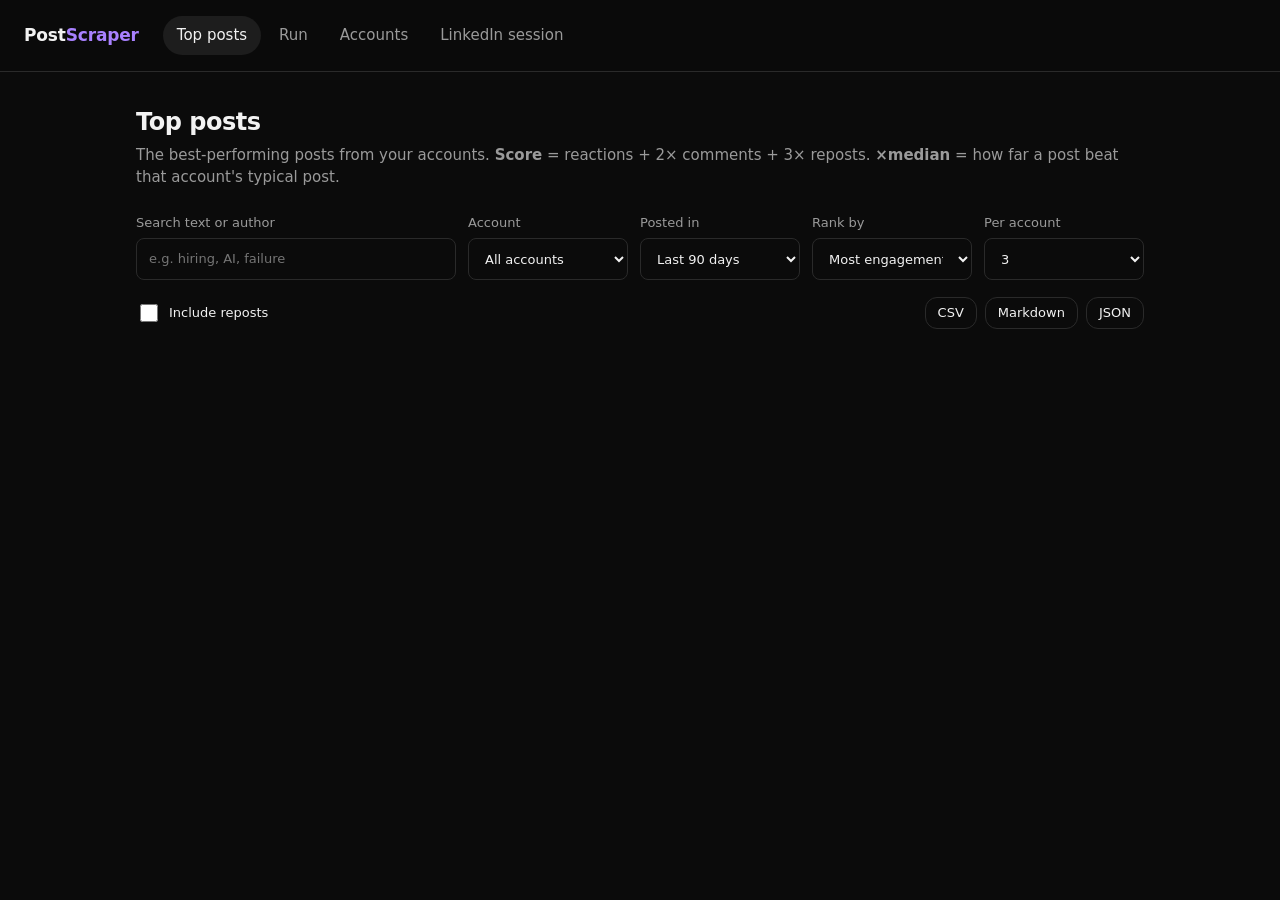
==== post-scraper/postscraper/static/index.html @ 49615afe "Add a web dashboard to run post-scraper python -m postscraper serve opens a local dashboard: ranked " ====
<!doctype html>
<html lang="en">
<head>
<meta charset="utf-8">
<meta name="viewport" content="width=device-width, initial-scale=1">
<title>Post Scraper</title>
<link rel="icon" href="data:,">
<style>
  :root {
    --bg: #0b0b0b; --card: #121212; --raised: #1a1a1a; --line: #2a2a2a; --text: #f2f2f2; --muted: #9a9a9a;
    --accent: #a881fe; --accent-ink: #120a24;
    --ok: #3ecf8e; --warn: #f5b84a; --bad: #f26d6d;
    --r-card: 16px; --r-btn: 12px; --r-input: 8px;
    font-family: Inter, system-ui, -apple-system, "Segoe UI", sans-serif;
  }
  * { box-sizing: border-box; }
  [hidden] { display: none !important; }
  body { margin: 0; background: var(--bg); color: var(--text); font-size: 15px; line-height: 1.5; }
  header { display: flex; align-items: center; gap: 24px; padding: 16px 24px; border-bottom: 1px solid var(--line); flex-wrap: wrap; position: sticky; top: 0; background: rgba(11,11,11,.92); backdrop-filter: blur(8px); z-index: 5; }
  header h1 { font-size: 17px; margin: 0; letter-spacing: -.01em; }
  header h1 span { color: var(--accent); }
  nav { display: flex; gap: 4px; flex-wrap: wrap; }
  nav button { background: none; border: 0; color: var(--muted); padding: 8px 14px; border-radius: 9999px; font: inherit; cursor: pointer; min-height: 36px; }
  nav button[aria-selected="true"] { color: var(--text); background: #1d1d1d; }
  nav button:hover { color: var(--text); }
  .stats { margin-left: auto; color: var(--muted); font-size: 13px; display: flex; gap: 14px; align-items: center; flex-wrap: wrap; }
  .dot { display: inline-block; width: 8px; height: 8px; border-radius: 50%; background: var(--muted); margin-right: 6px; vertical-align: 1px; }
  .dot.ok { background: var(--ok); } .dot.warn { background: var(--warn); } .dot.bad { background: var(--bad); }
  .dot.live { background: var(--accent); animation: pulse 1.2s infinite; }
  @keyframes pulse { 50% { opacity: .3; } }
  main { max-width: 1040px; margin: 0 auto; padding: 32px 16px 64px; }
  section[hidden] { display: none; }
  h2 { font-size: 24px; margin: 0 0 4px; letter-spacing: -.02em; }
  h3 { font-size: 16px; margin: 0 0 12px; }
  .lede { color: var(--muted); margin: 0 0 24px; }
  .card { border: 1px solid var(--line); border-radius: var(--r-card); padding: 20px; background: var(--card); margin-bottom: 16px; }
  .grid { display: grid; gap: 12px; grid-template-columns: repeat(auto-fit, minmax(160px, 1fr)); align-items: end; }
  label { display: grid; gap: 6px; font-size: 13px; color: var(--muted); }
  label.check { display: flex; align-items: center; gap: 8px; min-height: 42px; color: var(--text); }
  label.check input { width: 18px; height: 18px; min-height: 0; accent-color: var(--accent); }
  input, textarea, select { background: var(--bg); color: var(--text); border: 1px solid var(--line); border-radius: var(--r-input); padding: 10px 12px; font: inherit; width: 100%; min-height: 42px; }
  input:focus, textarea:focus, select:focus, button:focus-visible { outline: 2px solid var(--accent); outline-offset: 1px; }
  textarea { min-height: 360px; resize: vertical; font-family: ui-monospace, Menlo, monospace; font-size: 13px; line-height: 1.6; }
  .btn { background: var(--accent); color: var(--accent-ink); border: 0; border-radius: var(--r-btn); padding: 10px 18px; font: inherit; font-weight: 600; cursor: pointer; min-height: 42px; white-space: nowrap; text-decoration: none; display: inline-flex; align-items: center; justify-content: center; }
  .btn[disabled] { opacity: .45; cursor: not-allowed; }
  .btn.ghost { background: none; color: var(--text); border: 1px solid var(--line); font-weight: 500; }
  .btn.danger { background: none; color: var(--bad); border: 1px solid var(--bad); }
  .btn.small { min-height: 32px; padding: 4px 12px; font-size: 13px; }
  .row { display: flex; gap: 12px; align-items: center; flex-wrap: wrap; }
  .muted { color: var(--muted); font-size: 13px; }
  .err { color: var(--bad); font-size: 14px; }
  .okmsg { color: var(--ok); font-size: 14px; }
  .note { border-left: 3px solid var(--warn); padding: 8px 14px; color: var(--muted); font-size: 13px; margin: 0 0 16px; background: #15130d; border-radius: 0 8px 8px 0; }
  .progress { height: 6px; background: #1d1d1d; border-radius: 9999px; overflow: hidden; margin: 16px 0 8px; }
  .progress div { height: 100%; width: 0; background: var(--accent); transition: width .4s; }
  .log { background: var(--bg); border: 1px solid var(--line); border-radius: var(--r-input); padding: 12px; font-family: ui-monospace, Menlo, monospace; font-size: 12.5px; line-height: 1.7; max-height: 420px; overflow: auto; white-space: pre-wrap; color: #cfcfcf; margin: 0; }
  .log:empty::before { content: "Nothing has run yet."; color: var(--muted); }

  /* top posts */
  .filters { display: grid; gap: 12px; grid-template-columns: 2fr repeat(4, minmax(120px, 1fr)); align-items: end; margin-bottom: 12px; }
  .filters-2 { display: flex; gap: 16px; align-items: center; flex-wrap: wrap; margin-bottom: 20px; }
  .filters-2 .exports { margin-left: auto; display: flex; gap: 8px; }
  .post { border: 1px solid var(--line); border-radius: var(--r-card); background: var(--card); padding: 18px 20px; margin-bottom: 12px; display: grid; grid-template-columns: 44px 1fr; gap: 4px 16px; }
  .post .rank { font-size: 22px; font-weight: 700; color: var(--muted); font-variant-numeric: tabular-nums; grid-row: span 3; }
  .post .who { display: flex; gap: 10px; align-items: baseline; flex-wrap: wrap; }
  .post .who strong { font-size: 15px; }
  .post .text { white-space: pre-wrap; color: #dedede; margin: 8px 0 4px; overflow-wrap: anywhere; }
  .post .text.clamp { display: -webkit-box; -webkit-line-clamp: 5; -webkit-box-orient: vertical; overflow: hidden; }
  .metrics { display: flex; gap: 18px; flex-wrap: wrap; align-items: center; font-size: 13px; color: var(--muted); margin-top: 8px; }
  .metrics b { color: var(--text); font-variant-numeric: tabular-nums; }
  .pill { font-size: 12px; font-weight: 600; padding: 2px 10px; border-radius: 9999px; background: #1f1830; color: var(--accent); white-space: nowrap; }
  .pill.hot { background: #2b1d0b; color: var(--warn); }
  .tag { font-size: 12px; color: var(--muted); border: 1px solid var(--line); padding: 1px 8px; border-radius: 9999px; }
  .post .actions { display: flex; gap: 8px; margin-left: auto; }
  .linkish { background: none; border: 0; color: var(--muted); font: inherit; font-size: 13px; cursor: pointer; padding: 0; text-decoration: underline; text-underline-offset: 3px; }
  .linkish:hover { color: var(--text); }
  .empty { text-align: center; padding: 56px 16px; color: var(--muted); border: 1px dashed var(--line); border-radius: var(--r-card); }
  .empty .btn { margin-top: 16px; }

  .session-state { display: flex; gap: 12px; align-items: center; font-size: 15px; margin-bottom: 12px; }
  ol.steps { margin: 0 0 16px; padding-left: 20px; color: var(--muted); font-size: 14px; }
  ol.steps li { margin-bottom: 4px; }
  code { font-family: ui-monospace, Menlo, monospace; font-size: 13px; background: #1d1d1d; padding: 1px 6px; border-radius: 4px; color: var(--text); }

  @media (max-width: 760px) {
    header { padding: 12px 16px; gap: 12px; }
    .stats { margin-left: 0; width: 100%; }
    .filters { grid-template-columns: 1fr 1fr; }
    .filters label:first-child { grid-column: 1 / -1; }
    .filters-2 .exports { margin-left: 0; }
    .post { grid-template-columns: 1fr; }
    .post .rank { grid-row: auto; font-size: 16px; }
  }
</style>
</head>
<body>
<header>
  <h1>Post<span>Scraper</span></h1>
  <nav role="tablist">
    <button role="tab" data-tab="posts" aria-selected="true">Top posts</button>
    <button role="tab" data-tab="run">Run</button>
    <button role="tab" data-tab="accounts">Accounts</button>
    <button role="tab" data-tab="session">LinkedIn session</button>
  </nav>
  <div class="stats" id="stats"></div>
</header>

<main>
  <!-- TOP POSTS -->
  <section id="posts">
    <h2>Top posts</h2>
    <p class="lede">The best-performing posts from your accounts. <b>Score</b> = reactions + 2× comments + 3× reposts. <b>×median</b> = how far a post beat that account's typical post.</p>
    <div class="filters">
      <label>Search text or author <input id="f-q" type="search" placeholder="e.g. hiring, AI, failure"></label>
      <label>Account <select id="f-account"><option value="">All accounts</option></select></label>
      <label>Posted in <select id="f-days">
        <option value="7">Last 7 days</option><option value="30">Last 30 days</option>
        <option value="90" selected>Last 90 days</option><option value="365">Last year</option><option value="">Any time</option>
      </select></label>
      <label>Rank by <select id="f-sort">
        <option value="score">Most engagement</option><option value="vs_median">Biggest breakouts (×median)</option>
      </select></label>
      <label>Per account <select id="f-per">
        <option value="">No limit</option><option value="1">1</option><option value="3" selected>3</option><option value="5">5</option>
      </select></label>
    </div>
    <div class="filters-2">
      <label class="check"><input type="checkbox" id="f-reposts"> Include reposts</label>
      <span class="muted" id="result-count"></span>
      <div class="exports">
        <a class="btn ghost small" data-export="csv">CSV</a>
        <a class="btn ghost small" data-export="md">Markdown</a>
        <a class="btn ghost small" data-export="json">JSON</a>
      </div>
    </div>
    <div id="post-list"></div>
  </section>

  <!-- RUN -->
  <section id="run" hidden>
    <h2>Run the scraper</h2>
    <p class="lede">Visits every account in your list, collects recent posts and updates the numbers of posts you already have.</p>
    <div class="card">
      <div class="row">
        <button class="btn" id="run-btn">Start run</button>
        <button class="btn danger" id="stop-btn" hidden>Stop</button>
        <span id="run-msg" class="muted"></span>
      </div>
      <div class="progress" id="progress" hidden><div></div></div>
      <div class="muted" id="progress-text"></div>
    </div>
    <div class="card">
      <h3>Log</h3>
      <pre class="log" id="log" aria-live="polite"></pre>
    </div>
    <div class="card">
      <h3>Settings</h3>
      <form id="settings-form">
        <div class="grid">
          <label>Posts per account <input type="number" name="max_posts" min="1" max="200"></label>
          <label>Scrolls per account <input type="number" name="scrolls" min="1" max="50"></label>
          <label>Min wait (seconds) <input type="number" name="min_delay" min="3" step="1"></label>
          <label>Max wait (seconds) <input type="number" name="max_delay" min="3" step="1"></label>
          <label>Run automatically <select name="schedule_hours">
            <option value="0">Off</option><option value="24">Every day</option>
            <option value="72">Every 3 days</option><option value="168">Every week</option>
          </select></label>
        </div>
        <div class="row" style="margin-top:12px">
          <label class="check"><input type="checkbox" name="show_browser"> Show the browser window while scraping</label>
          <button class="btn ghost" type="submit">Save settings</button>
          <span id="settings-msg" class="muted"></span>
        </div>
      </form>
      <p class="muted" style="margin:12px 0 0">Waits are between accounts. Automatic runs happen while this dashboard is running. Keep it slow: about 20–50 accounts a day, and leave the waits at 8 s or more.</p>
    </div>
  </section>

  <!-- ACCOUNTS -->
  <section id="accounts" hidden>
    <h2>Accounts</h2>
    <p class="lede">One per line: a profile or company URL, <code>in/handle</code> or <code>company/slug</code>. Anything after <code>#</code> is a comment.</p>
    <div class="card">
      <form id="accounts-form">
        <label for="accounts-text" class="muted" style="margin-bottom:8px">Accounts to scrape</label>
        <textarea id="accounts-text" spellcheck="false"></textarea>
        <div class="row" style="margin-top:12px">
          <button class="btn" type="submit">Save accounts</button>
          <span id="accounts-msg" class="muted"></span>
        </div>
      </form>
    </div>
  </section>

  <!-- SESSION -->
  <section id="session" hidden>
    <h2>LinkedIn session</h2>
    <p class="lede">The scraper reads LinkedIn while signed in as you. Use one of the two options below.</p>
    <div class="card">
      <div class="session-state" id="session-state"></div>
      <div class="note">LinkedIn doesn't allow automated access and can restrict accounts it flags. Keep runs small and consider a secondary account.</div>
    </div>
    <div class="card">
      <h3>Option 1: Sign in in a browser window</h3>
      <p class="muted">Opens Chromium on this computer. Sign in normally; the session is kept for later runs.</p>
      <div class="row">
        <button class="btn" id="login-btn">Open sign-in window</button>
        <span id="login-msg" class="muted"></span>
      </div>
    </div>
    <div class="card">
      <h3>Option 2: Paste your li_at cookie</h3>
      <ol class="steps">
        <li>Open linkedin.com in your normal browser while signed in.</li>
        <li>Open DevTools (F12) → <b>Application</b> → <b>Cookies</b> → <code>https://www.linkedin.com</code>.</li>
        <li>Copy the value of <code>li_at</code> and paste it here.</li>
      </ol>
      <form id="cookie-form" class="row">
        <input id="cookie-input" type="password" placeholder="AQEDA…" autocomplete="off" style="flex:1;min-width:220px">
        <button class="btn" type="submit">Save cookie</button>
        <button class="btn ghost" type="button" id="cookie-clear">Remove</button>
      </form>
      <p class="muted" id="cookie-msg" style="margin:8px 0 0">Stored only in <code>.env</code> on this machine. It works like your password, so don't share it.</p>
    </div>
  </section>
</main>

<script>
const $ = (s, el = document) => el.querySelector(s);
const $$ = (s, el = document) => [...el.querySelectorAll(s)];
const fmt = n => Number(n || 0).toLocaleString();
const esc = s => String(s ?? "").replace(/[&<>"']/g, c => ({"&":"&amp;","<":"&lt;",">":"&gt;",'"':"&quot;","'":"&#39;"}[c]));
const safeUrl = u => /^https:\/\/www\.linkedin\.com\//.test(u || "") ? u : "#";
const ago = iso => {
  if (!iso) return "";
  const d = (Date.now() - new Date(iso)) / 864e5;
  if (d < 1) return "today";
  if (d < 2) return "yesterday";
  if (d < 30) return `${Math.floor(d)} days ago`;
  return new Date(iso).toLocaleDateString(undefined, {day: "numeric", month: "short", year: "numeric"});
};

async function api(path, body) {
  const opts = body === undefined ? {} : {method: "POST", headers: {"Content-Type": "application/json"}, body: JSON.stringify(body)};
  const res = await fetch(path, opts);
  const data = await res.json().catch(() => ({}));
  if (!res.ok && !("ok" in data)) throw new Error(data.error || res.statusText);
  return data;
}
function say(el, text, kind = "muted") { el.className = kind; el.textContent = text; }

// ---- tabs
function show(tab) {
  $$("nav button").forEach(b => b.setAttribute("aria-selected", b.dataset.tab === tab));
  $$("main > section").forEach(s => s.hidden = s.id !== tab);
  try { localStorage.setItem("ps-tab", tab); } catch {}
  if (tab === "posts") loadPosts();
  if (tab === "accounts") loadAccounts();
}
$$("nav button").forEach(b => b.onclick = () => show(b.dataset.tab));

// ---- status (header, session, run state)
let lastStatus = null, wasRunning = false;
async function refreshStatus() {
  let s;
  try { s = await api("/api/status"); } catch { return; }
  lastStatus = s;
  const sess = s.session, job = s.job;
  let dot = "warn", label = "Not signed in";
  if (sess.status === "signed_out") { dot = "bad"; label = "Signed out — sign in again"; }
  else if (sess.status === "ok") { dot = "ok"; label = "Signed in"; }
  else if (sess.cookie_set || sess.profile_saved) { dot = "ok"; label = sess.cookie_set ? "Cookie saved" : "Browser session saved"; }

  const runBit = job.running
    ? `<span><span class="dot live"></span>${job.kind === "login" ? "Signing in" : `Running ${job.done}/${job.total}`}</span>`
    : s.next_run_at ? `<span>Next run ${new Date(s.next_run_at).toLocaleString(undefined, {weekday: "short", hour: "2-digit", minute: "2-digit"})}</span>` : "";
  $("#stats").innerHTML = `${runBit}<span>${fmt(s.posts)} posts · ${s.scraped_accounts}/${s.accounts} accounts</span><span><span class="dot ${dot}"></span>${esc(label)}</span>`;

  $("#session-state").innerHTML = `<span class="dot ${dot}"></span><span>${esc(label)}</span>`
    + (sess.message ? `<span class="err">${esc(sess.message)}</span>` : "");
  $("#login-btn").disabled = !sess.can_open_browser || job.running;
  if (!sess.can_open_browser) say($("#login-msg"), "No screen on this machine (server). Use option 2.");
  $("#cookie-clear").hidden = !sess.cookie_set;

  $("#run-btn").disabled = job.running;
  $("#stop-btn").hidden = !(job.running && job.kind === "scrape");
  $("#progress").hidden = !job.total;
  $("#progress div").style.width = job.total ? `${100 * job.done / job.total}%` : "0";
  if (job.running && job.kind === "scrape") $("#progress-text").textContent = `${job.done} of ${job.total} accounts done`;
  else if (job.finished_at && job.kind === "scrape") {
    const sm = job.summary;
    $("#progress-text").textContent = job.error ? `Stopped with an error: ${job.error}`
      : sm ? `Finished ${new Date(job.finished_at).toLocaleTimeString()}: ${sm.added} new posts, ${sm.updated} updated${sm.errors ? `, ${sm.errors} errors` : ""}${sm.stopped ? " (stopped early)" : ""}.` : "";
  }
  if (job.running || wasRunning) refreshLog();
  if (wasRunning && !job.running && !$("#posts").hidden) loadPosts();
  wasRunning = job.running;
  if (!settingsLoaded) fillSettings(s.settings);
}
async function refreshLog() {
  const job = await api("/api/job");
  const log = $("#log");
  const atBottom = log.scrollHeight - log.scrollTop - log.clientHeight < 40;
  log.textContent = job.log.join("\n");
  if (atBottom) log.scrollTop = log.scrollHeight;
}
setInterval(refreshStatus, 2500);

// ---- run
$("#run-btn").onclick = async () => {
  if (lastStatus && !lastStatus.session.cookie_set && !lastStatus.session.profile_saved) {
    if (!confirm("You haven't signed in to LinkedIn yet. Run anyway?")) return show("session");
  }
  const r = await api("/api/run", {});
  say($("#run-msg"), r.message, r.ok ? "muted" : "err");
  refreshStatus();
};
$("#stop-btn").onclick = async () => { await api("/api/stop", {}); say($("#run-msg"), "Stopping after the current account…"); };

let settingsLoaded = false;
function fillSettings(s) {
  const f = $("#settings-form");
  for (const [k, v] of Object.entries(s)) {
    const el = f.elements[k];
    if (!el) continue;
    if (el.type === "checkbox") el.checked = !!v; else el.value = v;
  }
  settingsLoaded = true;
}
$("#settings-form").onsubmit = async e => {
  e.preventDefault();
  const f = e.target, body = {};
  for (const el of f.elements) if (el.name) body[el.name] = el.type === "checkbox" ? el.checked : el.value;
  try {
    const r = await api("/api/settings", body);
    fillSettings(r.settings);
    say($("#settings-msg"), "Saved.", "okmsg");
    refreshStatus();
  } catch (err) { say($("#settings-msg"), err.message, "err"); }
};

// ---- accounts
async function loadAccounts() {
  const r = await api("/api/accounts");
  if (document.activeElement !== $("#accounts-text")) $("#accounts-text").value = r.text;
}
$("#accounts-form").onsubmit = async e => {
  e.preventDefault();
  try {
    const r = await api("/api/accounts", {text: $("#accounts-text").value});
    say($("#accounts-msg"), `Saved ${r.count} accounts.`, "okmsg");
    refreshStatus();
  } catch (err) { say($("#accounts-msg"), err.message, "err"); }
};

// ---- session
$("#login-btn").onclick = async () => {
  const r = await api("/api/login", {});
  say($("#login-msg"), r.ok ? "A browser window opened. Sign in there." : r.message, r.ok ? "muted" : "err");
  refreshStatus();
};
$("#cookie-form").onsubmit = async e => {
  e.preventDefault();
  try {
    await api("/api/cookie", {li_at: $("#cookie-input").value});
    $("#cookie-input").value = "";
    say($("#cookie-msg"), "Cookie saved.", "okmsg");
    refreshStatus();
  } catch (err) { say($("#cookie-msg"), err.message, "err"); }
};
$("#cookie-clear").onclick = async () => {
  await api("/api/cookie", {li_at: ""});
  say($("#cookie-msg"), "Cookie removed.");
  refreshStatus();
};

// ---- posts
function filterQuery() {
  const p = new URLSearchParams({
    q: $("#f-q").value, account: $("#f-account").value, days: $("#f-days").value,
    sort: $("#f-sort").value, per_account: $("#f-per").value,
    include_reposts: $("#f-reposts").checked ? "1" : "", limit: "100",
  });
  for (const [k, v] of [...p]) if (!v) p.delete(k);
  return p;
}
function saveFilters() {
  try { localStorage.setItem("ps-filters", JSON.stringify(Object.fromEntries(filterQuery()))); } catch {}
}
function restoreFilters() {
  let f = {};
  try { f = JSON.parse(localStorage.getItem("ps-filters") || "{}"); } catch {}
  if (!f.sort) return null;  // nothing saved yet: keep the defaults
  $("#f-q").value = f.q ?? "";
  $("#f-days").value = f.days ?? "";
  $("#f-sort").value = f.sort;
  $("#f-per").value = f.per_account ?? "";
  $("#f-reposts").checked = f.include_reposts === "1";
  return f.account;
}

let pendingAccount = restoreFilters();
async function loadPosts() {
  const q = filterQuery();
  const r = await api("/api/posts?" + q);
  const sel = $("#f-account"), current = pendingAccount ?? sel.value;
  sel.innerHTML = `<option value="">All accounts</option>` + r.accounts.map(a => `<option>${esc(a)}</option>`).join("");
  sel.value = r.accounts.includes(current) ? current : "";
  if (pendingAccount && sel.value === pendingAccount) { pendingAccount = null; if (!q.get("account")) return loadPosts(); }
  pendingAccount = null;
  $$("[data-export]").forEach(a => a.href = `/api/export?format=${a.dataset.export}&` + q);
  $("#result-count").textContent = r.rows.length ? `${r.rows.length} posts` : "";
  renderPosts(r.rows);
}
function renderPosts(rows) {
  const list = $("#post-list");
  if (!rows.length) {
    const none = !lastStatus || !lastStatus.posts;
    list.innerHTML = `<div class="empty">${none
      ? "No posts yet. Add accounts, sign in, then start a run.<br><button class='btn' onclick=\"show('run')\">Go to Run</button>"
      : "No posts match these filters. Try a longer time range."}</div>`;
    return;
  }
  list.innerHTML = rows.map((r, i) => `
    <article class="post">
      <div class="rank">${i + 1}</div>
      <div class="who">
        <strong>${esc(r.author || r.account)}</strong>
        <span class="muted">${esc(r.account)} · ${esc(ago(r.posted_at))}</span>
        ${r.media ? `<span class="tag">${esc(r.media)}</span>` : ""}
        ${r.is_repost ? `<span class="tag">repost</span>` : ""}
      </div>
      <div class="text clamp" data-i="${i}">${esc(r.text || "(no text)")}</div>
      <div class="metrics">
        <span><b>${fmt(r.reactions)}</b> reactions</span>
        <span><b>${fmt(r.comments)}</b> comments</span>
        <span><b>${fmt(r.reposts)}</b> reposts</span>
        <span class="pill">${fmt(r.score)} pts</span>
        <span class="pill ${r.vs_median >= 3 ? "hot" : ""}" title="Compared with this account's median post">${r.vs_median}× median</span>
        <span class="actions">
          ${(r.text || "").length > 300 ? `<button class="linkish" data-more="${i}">Show more</button>` : ""}
          <button class="linkish" data-copy="${i}">Copy text</button>
          <a class="linkish" href="${esc(safeUrl(r.url))}" target="_blank" rel="noopener noreferrer">Open on LinkedIn ↗</a>
        </span>
      </div>
    </article>`).join("");
  list.onclick = e => {
    const more = e.target.dataset.more, copy = e.target.dataset.copy;
    if (more !== undefined) {
      const t = $(`.text[data-i="${more}"]`, list);
      t.classList.toggle("clamp");
      e.target.textContent = t.classList.contains("clamp") ? "Show more" : "Show less";
    }
    if (copy !== undefined) {
      navigator.clipboard.writeText(rows[copy].text || "").then(() => {
        e.target.textContent = "Copied";
        setTimeout(() => e.target.textContent = "Copy text", 1500);
      });
    }
  };
}
let debounce;
$$("#posts select, #posts input").forEach(el => el.addEventListener(el.type === "search" ? "input" : "change", () => {
  clearTimeout(debounce);
  debounce = setTimeout(() => { saveFilters(); loadPosts(); }, el.type === "search" ? 250 : 0);
}));

// ---- boot
let startTab = "posts";
try { startTab = localStorage.getItem("ps-tab") || "posts"; } catch {}
refreshStatus().then(() => { show(startTab); refreshLog(); });
</script>
</body>
</html>
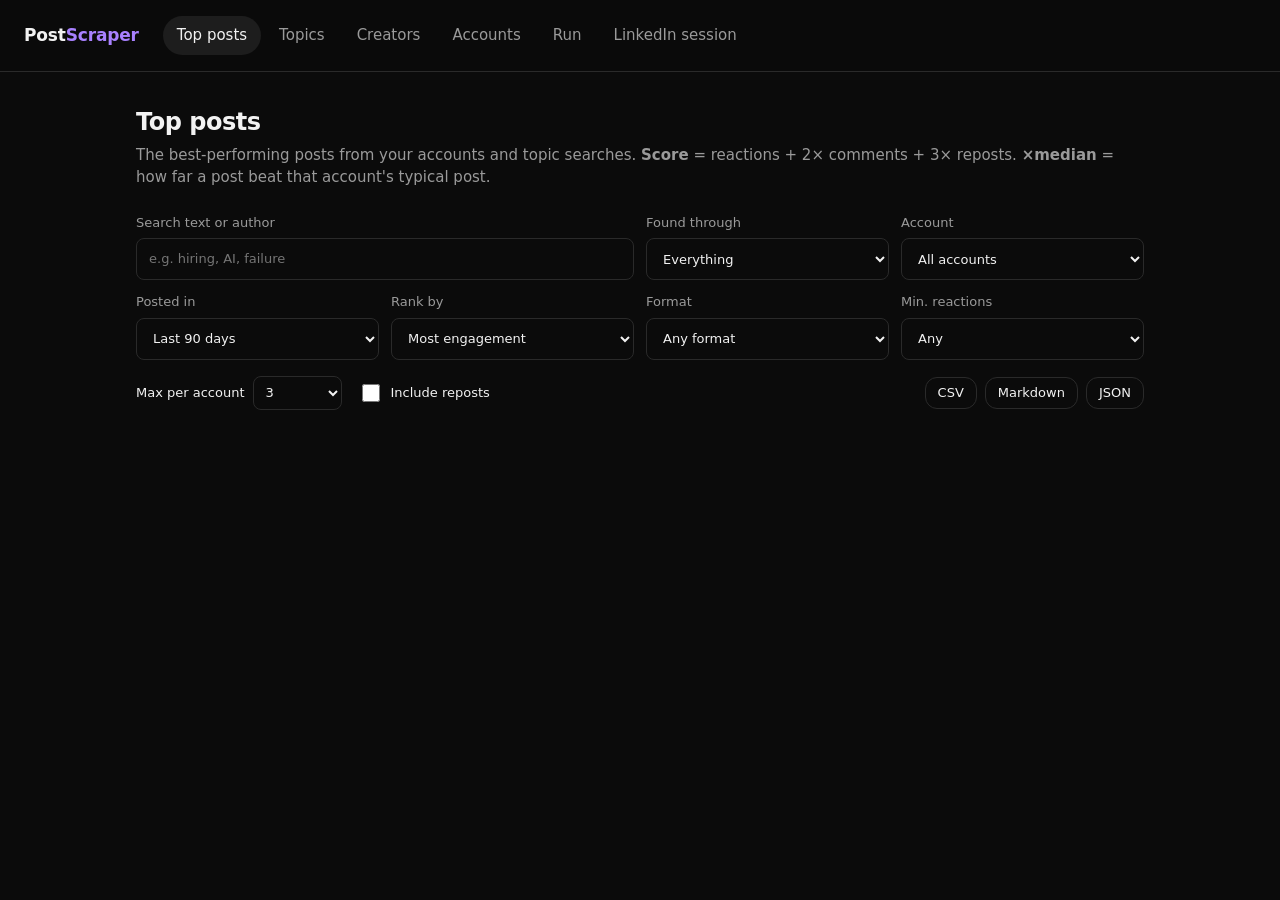
==== commit fb8fa874: "Add topic search and creator discovery to post-scraper Like SayWhat's Inspiration: search LinkedIn p" ====
--- a/post-scraper/postscraper/static/index.html
+++ b/post-scraper/postscraper/static/index.html
@@ -57,7 +57,10 @@
   .log:empty::before { content: "Nothing has run yet."; color: var(--muted); }
 
   /* top posts */
-  .filters { display: grid; gap: 12px; grid-template-columns: 2fr repeat(4, minmax(120px, 1fr)); align-items: end; margin-bottom: 12px; }
+  .filters { display: grid; gap: 12px; grid-template-columns: repeat(4, minmax(0, 1fr)); align-items: end; margin-bottom: 12px; }
+  .filters .wide { grid-column: span 2; }
+  label.inline { display: flex; align-items: center; gap: 8px; color: var(--text); }
+  label.inline select { width: auto; min-height: 34px; padding: 4px 8px; }
   .filters-2 { display: flex; gap: 16px; align-items: center; flex-wrap: wrap; margin-bottom: 20px; }
   .filters-2 .exports { margin-left: auto; display: flex; gap: 8px; }
   .post { border: 1px solid var(--line); border-radius: var(--r-card); background: var(--card); padding: 18px 20px; margin-bottom: 12px; display: grid; grid-template-columns: 44px 1fr; gap: 4px 16px; }
@@ -77,6 +80,18 @@
   .empty { text-align: center; padding: 56px 16px; color: var(--muted); border: 1px dashed var(--line); border-radius: var(--r-card); }
   .empty .btn { margin-top: 16px; }
 
+  .post .headline { color: var(--muted); font-size: 13px; width: 100%; margin-top: -2px; }
+  .tag.topic { color: var(--accent); border-color: #3a2d5c; }
+  .follow { white-space: nowrap; background: none; border: 1px solid var(--line); color: var(--text); border-radius: 9999px; font: inherit; font-size: 12px; padding: 1px 10px; cursor: pointer; }
+  .follow:hover { border-color: var(--accent); }
+  .follow[disabled] { color: var(--ok); border-color: transparent; cursor: default; }
+  table { width: 100%; border-collapse: collapse; font-size: 14px; }
+  th, td { text-align: left; padding: 12px 10px; border-bottom: 1px solid var(--line); vertical-align: top; }
+  th { color: var(--muted); font-weight: 500; font-size: 12px; text-transform: uppercase; letter-spacing: .04em; white-space: nowrap; }
+  td.num { font-variant-numeric: tabular-nums; white-space: nowrap; }
+  td .snippet { color: #cfcfcf; display: -webkit-box; -webkit-line-clamp: 2; -webkit-box-orient: vertical; overflow: hidden; max-width: 380px; }
+  td a { color: var(--text); }
+  .table-wrap { overflow-x: auto; }
   .session-state { display: flex; gap: 12px; align-items: center; font-size: 15px; margin-bottom: 12px; }
   ol.steps { margin: 0 0 16px; padding-left: 20px; color: var(--muted); font-size: 14px; }
   ol.steps li { margin-bottom: 4px; }
@@ -86,7 +101,7 @@
     header { padding: 12px 16px; gap: 12px; }
     .stats { margin-left: 0; width: 100%; }
     .filters { grid-template-columns: 1fr 1fr; }
-    .filters label:first-child { grid-column: 1 / -1; }
+    .filters .wide { grid-column: 1 / -1; }
     .filters-2 .exports { margin-left: 0; }
     .post { grid-template-columns: 1fr; }
     .post .rank { grid-row: auto; font-size: 16px; }
@@ -98,8 +113,10 @@
   <h1>Post<span>Scraper</span></h1>
   <nav role="tablist">
     <button role="tab" data-tab="posts" aria-selected="true">Top posts</button>
+    <button role="tab" data-tab="topics">Topics</button>
+    <button role="tab" data-tab="creators">Creators</button>
+    <button role="tab" data-tab="accounts">Accounts</button>
     <button role="tab" data-tab="run">Run</button>
-    <button role="tab" data-tab="accounts">Accounts</button>
     <button role="tab" data-tab="session">LinkedIn session</button>
   </nav>
   <div class="stats" id="stats"></div>
@@ -109,9 +126,10 @@
   <!-- TOP POSTS -->
   <section id="posts">
     <h2>Top posts</h2>
-    <p class="lede">The best-performing posts from your accounts. <b>Score</b> = reactions + 2× comments + 3× reposts. <b>×median</b> = how far a post beat that account's typical post.</p>
+    <p class="lede">The best-performing posts from your accounts and topic searches. <b>Score</b> = reactions + 2× comments + 3× reposts. <b>×median</b> = how far a post beat that account's typical post.</p>
     <div class="filters">
-      <label>Search text or author <input id="f-q" type="search" placeholder="e.g. hiring, AI, failure"></label>
+      <label class="wide">Search text or author <input id="f-q" type="search" placeholder="e.g. hiring, AI, failure"></label>
+      <label>Found through <select id="f-source"><option value="">Everything</option></select></label>
       <label>Account <select id="f-account"><option value="">All accounts</option></select></label>
       <label>Posted in <select id="f-days">
         <option value="7">Last 7 days</option><option value="30">Last 30 days</option>
@@ -120,11 +138,20 @@
       <label>Rank by <select id="f-sort">
         <option value="score">Most engagement</option><option value="vs_median">Biggest breakouts (×median)</option>
       </select></label>
-      <label>Per account <select id="f-per">
+      <label>Format <select id="f-media">
+        <option value="">Any format</option><option value="text">Text only</option><option value="image">Image</option>
+        <option value="document">Document / carousel</option><option value="video">Video</option>
+        <option value="article">Article</option><option value="poll">Poll</option>
+      </select></label>
+      <label>Min. reactions <select id="f-min">
+        <option value="">Any</option><option value="100">100+</option><option value="500">500+</option>
+        <option value="1000">1,000+</option><option value="5000">5,000+</option>
+      </select></label>
+    </div>
+    <div class="filters-2">
+      <label class="inline">Max per account <select id="f-per">
         <option value="">No limit</option><option value="1">1</option><option value="3" selected>3</option><option value="5">5</option>
       </select></label>
-    </div>
-    <div class="filters-2">
       <label class="check"><input type="checkbox" id="f-reposts"> Include reposts</label>
       <span class="muted" id="result-count"></span>
       <div class="exports">
@@ -136,13 +163,59 @@
     <div id="post-list"></div>
   </section>
 
+  <!-- TOPICS -->
+  <section id="topics" hidden>
+    <h2>Topics</h2>
+    <p class="lede">Search LinkedIn for posts about a topic, from anyone, and rank them by engagement. The people behind the best posts show up under <b>Creators</b>.</p>
+    <div class="card">
+      <form id="topics-form">
+        <label for="topics-text" class="muted" style="margin-bottom:8px">One topic per line, the way you'd type it in LinkedIn's search</label>
+        <textarea id="topics-text" spellcheck="false" style="min-height:200px" placeholder="cold email&#10;founder lessons&#10;B2B sales"></textarea>
+        <div class="grid" style="margin-top:12px">
+          <label>Posted in <select name="date_posted">
+            <option value="past-24h">Last 24 hours</option><option value="past-week">Last week</option>
+            <option value="past-month">Last month</option><option value="">Any time</option>
+          </select></label>
+          <label>Posts per topic <input type="number" name="topic_posts" min="1" max="200"></label>
+        </div>
+        <div class="row" style="margin-top:12px">
+          <button class="btn" type="submit">Save and search now</button>
+          <button class="btn ghost" type="button" id="topics-save">Save only</button>
+          <span id="topics-msg" class="muted"></span>
+        </div>
+      </form>
+    </div>
+    <p class="muted">LinkedIn decides which posts its search returns, so results lean towards what it thinks is relevant. Searching the same topic again later adds new posts and updates the numbers on old ones.</p>
+  </section>
+
+  <!-- CREATORS -->
+  <section id="creators" hidden>
+    <h2>Creators</h2>
+    <p class="lede">People whose posts came up in your topic searches, best first. Add the good ones to your accounts so every run collects their newest posts.</p>
+    <div class="toolbar row" style="margin-bottom:16px">
+      <label style="min-width:200px">Topic <select id="c-topic"><option value="">All topics</option></select></label>
+      <label style="min-width:160px">Posted in <select id="c-days">
+        <option value="30">Last 30 days</option><option value="90" selected>Last 90 days</option><option value="">Any time</option>
+      </select></label>
+      <span class="muted" id="c-count" style="align-self:end;padding-bottom:10px"></span>
+    </div>
+    <div class="card table-wrap" style="padding:8px 12px">
+      <table>
+        <thead><tr><th>Creator</th><th>Best post</th><th>Best</th><th>Average</th><th>Posts</th><th></th></tr></thead>
+        <tbody id="c-body"></tbody>
+      </table>
+    </div>
+  </section>
+
   <!-- RUN -->
   <section id="run" hidden>
     <h2>Run the scraper</h2>
-    <p class="lede">Visits every account in your list, collects recent posts and updates the numbers of posts you already have.</p>
+    <p class="lede">Visits every account in your list and searches every topic, collects posts and updates the numbers of posts you already have.</p>
     <div class="card">
       <div class="row">
-        <button class="btn" id="run-btn">Start run</button>
+        <button class="btn" id="run-btn" data-what="all">Run everything</button>
+        <button class="btn ghost" data-what="accounts">Accounts only</button>
+        <button class="btn ghost" data-what="topics">Topics only</button>
         <button class="btn danger" id="stop-btn" hidden>Stop</button>
         <span id="run-msg" class="muted"></span>
       </div>
@@ -158,9 +231,14 @@
       <form id="settings-form">
         <div class="grid">
           <label>Posts per account <input type="number" name="max_posts" min="1" max="200"></label>
+          <label>Posts per topic <input type="number" name="topic_posts" min="1" max="200"></label>
           <label>Scrolls per account <input type="number" name="scrolls" min="1" max="50"></label>
           <label>Min wait (seconds) <input type="number" name="min_delay" min="3" step="1"></label>
           <label>Max wait (seconds) <input type="number" name="max_delay" min="3" step="1"></label>
+          <label>Topic posts from <select name="date_posted">
+            <option value="past-24h">Last 24 hours</option><option value="past-week">Last week</option>
+            <option value="past-month">Last month</option><option value="">Any time</option>
+          </select></label>
           <label>Run automatically <select name="schedule_hours">
             <option value="0">Off</option><option value="24">Every day</option>
             <option value="72">Every 3 days</option><option value="168">Every week</option>
@@ -239,6 +317,7 @@
   if (d < 30) return `${Math.floor(d)} days ago`;
   return new Date(iso).toLocaleDateString(undefined, {day: "numeric", month: "short", year: "numeric"});
 };
+const topicsOf = r => (r.sources || []).filter(s => s.startsWith("search:")).map(s => s.slice(7));
 
 async function api(path, body) {
   const opts = body === undefined ? {} : {method: "POST", headers: {"Content-Type": "application/json"}, body: JSON.stringify(body)};
@@ -248,14 +327,23 @@
   return data;
 }
 function say(el, text, kind = "muted") { el.className = kind; el.textContent = text; }
+function fillSelect(sel, options, keep) {
+  // options: [[value, label], ...]; keeps the current (or wanted) value when it still exists
+  const want = keep ?? sel.value;
+  sel.innerHTML = options.map(([v, l]) => `<option value="${esc(v)}">${esc(l)}</option>`).join("");
+  sel.value = options.some(([v]) => v === want) ? want : options[0][0];
+}
 
 // ---- tabs
 function show(tab) {
+  if (!$("#" + tab)) tab = "posts";
   $$("nav button").forEach(b => b.setAttribute("aria-selected", b.dataset.tab === tab));
   $$("main > section").forEach(s => s.hidden = s.id !== tab);
   try { localStorage.setItem("ps-tab", tab); } catch {}
   if (tab === "posts") loadPosts();
   if (tab === "accounts") loadAccounts();
+  if (tab === "topics") loadTopics();
+  if (tab === "creators") loadCreators();
 }
 $$("nav button").forEach(b => b.onclick = () => show(b.dataset.tab));
 
@@ -274,7 +362,7 @@
   const runBit = job.running
     ? `<span><span class="dot live"></span>${job.kind === "login" ? "Signing in" : `Running ${job.done}/${job.total}`}</span>`
     : s.next_run_at ? `<span>Next run ${new Date(s.next_run_at).toLocaleString(undefined, {weekday: "short", hour: "2-digit", minute: "2-digit"})}</span>` : "";
-  $("#stats").innerHTML = `${runBit}<span>${fmt(s.posts)} posts · ${s.scraped_accounts}/${s.accounts} accounts</span><span><span class="dot ${dot}"></span>${esc(label)}</span>`;
+  $("#stats").innerHTML = `${runBit}<span>${fmt(s.posts)} posts · ${s.accounts} accounts · ${s.topics} topics</span><span><span class="dot ${dot}"></span>${esc(label)}</span>`;
 
   $("#session-state").innerHTML = `<span class="dot ${dot}"></span><span>${esc(label)}</span>`
     + (sess.message ? `<span class="err">${esc(sess.message)}</span>` : "");
@@ -282,18 +370,27 @@
   if (!sess.can_open_browser) say($("#login-msg"), "No screen on this machine (server). Use option 2.");
   $("#cookie-clear").hidden = !sess.cookie_set;
 
-  $("#run-btn").disabled = job.running;
+  $$("[data-what]").forEach(b => b.disabled = job.running);
+  $("#topics-form button[type=submit]").disabled = job.running;
   $("#stop-btn").hidden = !(job.running && job.kind === "scrape");
   $("#progress").hidden = !job.total;
   $("#progress div").style.width = job.total ? `${100 * job.done / job.total}%` : "0";
-  if (job.running && job.kind === "scrape") $("#progress-text").textContent = `${job.done} of ${job.total} accounts done`;
+  let progressText = "";
+  if (job.running && job.kind === "scrape") progressText = `${job.done} of ${job.total} done`;
   else if (job.finished_at && job.kind === "scrape") {
     const sm = job.summary;
-    $("#progress-text").textContent = job.error ? `Stopped with an error: ${job.error}`
+    progressText = job.error ? `Stopped with an error: ${job.error}`
       : sm ? `Finished ${new Date(job.finished_at).toLocaleTimeString()}: ${sm.added} new posts, ${sm.updated} updated${sm.errors ? `, ${sm.errors} errors` : ""}${sm.stopped ? " (stopped early)" : ""}.` : "";
   }
+  $("#progress-text").textContent = progressText;
+  if (!$("#topics").hidden && job.kind === "scrape" && (job.running || wasRunning)) {
+    say($("#topics-msg"), job.running ? `Searching… ${progressText}. Follow along on the Run tab.` : progressText);
+  }
   if (job.running || wasRunning) refreshLog();
-  if (wasRunning && !job.running && !$("#posts").hidden) loadPosts();
+  if (wasRunning && !job.running) {
+    if (!$("#posts").hidden) loadPosts();
+    if (!$("#creators").hidden) loadCreators();
+  }
   wasRunning = job.running;
   if (!settingsLoaded) fillSettings(s.settings);
 }
@@ -307,37 +404,104 @@
 setInterval(refreshStatus, 2500);
 
 // ---- run
-$("#run-btn").onclick = async () => {
-  if (lastStatus && !lastStatus.session.cookie_set && !lastStatus.session.profile_saved) {
+async function startRun(what, msgEl) {
+  if (lastStatus && !lastStatus.session.cookie_set && !lastStatus.session.profile_saved
+      && lastStatus.session.status !== "ok") {
     if (!confirm("You haven't signed in to LinkedIn yet. Run anyway?")) return show("session");
   }
-  const r = await api("/api/run", {});
-  say($("#run-msg"), r.message, r.ok ? "muted" : "err");
+  const r = await api("/api/run", {what});
+  say(msgEl, r.message, r.ok ? "muted" : "err");
   refreshStatus();
-};
-$("#stop-btn").onclick = async () => { await api("/api/stop", {}); say($("#run-msg"), "Stopping after the current account…"); };
+  return r.ok;
+}
+$$("[data-what]").forEach(b => b.onclick = () => startRun(b.dataset.what, $("#run-msg")));
+$("#stop-btn").onclick = async () => { await api("/api/stop", {}); say($("#run-msg"), "Stopping after the current one…"); };
 
 let settingsLoaded = false;
 function fillSettings(s) {
-  const f = $("#settings-form");
-  for (const [k, v] of Object.entries(s)) {
-    const el = f.elements[k];
-    if (!el) continue;
-    if (el.type === "checkbox") el.checked = !!v; else el.value = v;
+  for (const f of [$("#settings-form"), $("#topics-form")]) {
+    for (const [k, v] of Object.entries(s)) {
+      const el = f.elements[k];
+      if (!el || !el.name) continue;
+      if (el.type === "checkbox") el.checked = !!v; else el.value = v ?? "";
+    }
   }
   settingsLoaded = true;
+}
+function formValues(f) {
+  const body = {};
+  for (const el of f.elements) if (el.name) body[el.name] = el.type === "checkbox" ? el.checked : el.value;
+  return body;
 }
 $("#settings-form").onsubmit = async e => {
   e.preventDefault();
-  const f = e.target, body = {};
-  for (const el of f.elements) if (el.name) body[el.name] = el.type === "checkbox" ? el.checked : el.value;
   try {
-    const r = await api("/api/settings", body);
+    const r = await api("/api/settings", formValues(e.target));
     fillSettings(r.settings);
     say($("#settings-msg"), "Saved.", "okmsg");
     refreshStatus();
   } catch (err) { say($("#settings-msg"), err.message, "err"); }
 };
+
+// ---- topics
+async function loadTopics() {
+  const r = await api("/api/topics");
+  if (document.activeElement !== $("#topics-text")) $("#topics-text").value = r.text;
+}
+async function saveTopics() {
+  const r = await api("/api/topics", {text: $("#topics-text").value});
+  fillSettings((await api("/api/settings", formValues($("#topics-form")))).settings);
+  refreshStatus();
+  return r.count;
+}
+$("#topics-save").onclick = async () => {
+  try { say($("#topics-msg"), `Saved ${await saveTopics()} topics.`, "okmsg"); }
+  catch (err) { say($("#topics-msg"), err.message, "err"); }
+};
+$("#topics-form").onsubmit = async e => {
+  e.preventDefault();
+  try {
+    if (!(await saveTopics())) return say($("#topics-msg"), "Add at least one topic.", "err");
+    await startRun("topics", $("#topics-msg"));
+  } catch (err) { say($("#topics-msg"), err.message, "err"); }
+};
+
+// ---- creators
+async function follow(btn) {
+  btn.disabled = true;
+  try {
+    await api("/api/follow", {account: btn.dataset.follow});
+    $$(`[data-follow="${CSS.escape(btn.dataset.follow)}"]`).forEach(b => { b.disabled = true; b.textContent = "✓ In accounts"; });
+    refreshStatus();
+  } catch (err) { btn.disabled = false; alert(err.message); }
+}
+document.addEventListener("click", e => { if (e.target.dataset.follow && !e.target.disabled) follow(e.target); });
+const followBtn = (account, followed) => followed
+  ? `<button class="follow" disabled>✓ In accounts</button>`
+  : `<button class="follow" data-follow="${esc(account)}" title="Add to your accounts so every run collects their newest posts">+ Add to accounts</button>`;
+
+async function loadCreators() {
+  const p = new URLSearchParams({topic: $("#c-topic").value, days: $("#c-days").value});
+  for (const [k, v] of [...p]) if (!v) p.delete(k);
+  const r = await api("/api/creators?" + p);
+  fillSelect($("#c-topic"), [["", "All topics"], ...r.topics.map(t => [t, t])]);
+  $("#c-count").textContent = r.rows.length ? `${r.rows.length} creators` : "";
+  $("#c-body").innerHTML = r.rows.length ? r.rows.map(c => `
+    <tr>
+      <td style="min-width:200px">
+        <a href="${esc(safeUrl(c.author_url))}" target="_blank" rel="noopener noreferrer"><strong>${esc(c.author)}</strong></a>
+        <div class="muted">${esc(c.headline)}</div>
+        <div class="row" style="gap:6px;margin-top:6px">${c.topics.map(t => `<span class="tag topic">${esc(t)}</span>`).join("")}</div>
+      </td>
+      <td><a class="snippet" href="${esc(safeUrl(c.best_url))}" target="_blank" rel="noopener noreferrer">${esc(c.best_text || "(no text)")}</a></td>
+      <td class="num">${fmt(c.best_score)} pts</td>
+      <td class="num">${fmt(c.avg_score)} pts</td>
+      <td class="num">${c.posts}</td>
+      <td>${followBtn(c.account, c.followed)}</td>
+    </tr>`).join("")
+    : `<tr><td colspan="6" class="muted" style="padding:32px;text-align:center">No creators yet. Add topics on the <a href="#" onclick="show('topics');return false">Topics</a> tab and search them.</td></tr>`;
+}
+$$("#creators select").forEach(el => el.onchange = loadCreators);
 
 // ---- accounts
 async function loadAccounts() {
@@ -375,39 +539,40 @@
 };
 
 // ---- posts
+const FILTERS = {q: "#f-q", source: "#f-source", account: "#f-account", days: "#f-days", sort: "#f-sort",
+                 per_account: "#f-per", media: "#f-media", min_reactions: "#f-min"};
 function filterQuery() {
-  const p = new URLSearchParams({
-    q: $("#f-q").value, account: $("#f-account").value, days: $("#f-days").value,
-    sort: $("#f-sort").value, per_account: $("#f-per").value,
-    include_reposts: $("#f-reposts").checked ? "1" : "", limit: "100",
-  });
-  for (const [k, v] of [...p]) if (!v) p.delete(k);
+  const p = new URLSearchParams({limit: "100"});
+  for (const [k, sel] of Object.entries(FILTERS)) if ($(sel).value) p.set(k, $(sel).value);
+  if ($("#f-reposts").checked) p.set("include_reposts", "1");
   return p;
 }
 function saveFilters() {
   try { localStorage.setItem("ps-filters", JSON.stringify(Object.fromEntries(filterQuery()))); } catch {}
 }
-function restoreFilters() {
+let wanted = {};  // saved values for selects whose options arrive with the data
+(function restoreFilters() {
   let f = {};
   try { f = JSON.parse(localStorage.getItem("ps-filters") || "{}"); } catch {}
-  if (!f.sort) return null;  // nothing saved yet: keep the defaults
-  $("#f-q").value = f.q ?? "";
-  $("#f-days").value = f.days ?? "";
-  $("#f-sort").value = f.sort;
-  $("#f-per").value = f.per_account ?? "";
+  if (!f.sort) return;  // nothing saved yet: keep the defaults
+  for (const [k, sel] of Object.entries(FILTERS)) {
+    if (k === "source" || k === "account") wanted[k] = f[k] || "";
+    else $(sel).value = f[k] ?? "";
+  }
   $("#f-reposts").checked = f.include_reposts === "1";
-  return f.account;
-}
-
-let pendingAccount = restoreFilters();
+})();
+
+let followed = new Set();
 async function loadPosts() {
-  const q = filterQuery();
+  let q = filterQuery();
+  for (const k of ["source", "account"]) if (wanted[k]) q.set(k, wanted[k]);
   const r = await api("/api/posts?" + q);
-  const sel = $("#f-account"), current = pendingAccount ?? sel.value;
-  sel.innerHTML = `<option value="">All accounts</option>` + r.accounts.map(a => `<option>${esc(a)}</option>`).join("");
-  sel.value = r.accounts.includes(current) ? current : "";
-  if (pendingAccount && sel.value === pendingAccount) { pendingAccount = null; if (!q.get("account")) return loadPosts(); }
-  pendingAccount = null;
+  fillSelect($("#f-source"), [["", "Everything"], ["accounts", "Your accounts"], ["topics", "All topic searches"],
+    ...r.topics.map(t => ["search:" + t, "Topic: " + t])], wanted.source);
+  fillSelect($("#f-account"), [["", "All accounts"], ...r.accounts.map(a => [a, a])], wanted.account);
+  wanted = {};
+  followed = new Set(r.followed || []);
+  q = filterQuery();
   $$("[data-export]").forEach(a => a.href = `/api/export?format=${a.dataset.export}&` + q);
   $("#result-count").textContent = r.rows.length ? `${r.rows.length} posts` : "";
   renderPosts(r.rows);
@@ -417,8 +582,8 @@
   if (!rows.length) {
     const none = !lastStatus || !lastStatus.posts;
     list.innerHTML = `<div class="empty">${none
-      ? "No posts yet. Add accounts, sign in, then start a run.<br><button class='btn' onclick=\"show('run')\">Go to Run</button>"
-      : "No posts match these filters. Try a longer time range."}</div>`;
+      ? "No posts yet. Add some topics (or accounts), sign in to LinkedIn, then search.<br><button class='btn' onclick=\"show('topics')\">Add topics</button>"
+      : "No posts match these filters. Try a longer time range or fewer filters."}</div>`;
     return;
   }
   list.innerHTML = rows.map((r, i) => `
@@ -429,6 +594,9 @@
         <span class="muted">${esc(r.account)} · ${esc(ago(r.posted_at))}</span>
         ${r.media ? `<span class="tag">${esc(r.media)}</span>` : ""}
         ${r.is_repost ? `<span class="tag">repost</span>` : ""}
+        ${topicsOf(r).map(t => `<span class="tag topic">${esc(t)}</span>`).join("")}
+        ${topicsOf(r).length ? followBtn(r.account, followed.has(r.account)) : ""}
+        ${r.headline ? `<div class="headline">${esc(r.headline)}</div>` : ""}
       </div>
       <div class="text clamp" data-i="${i}">${esc(r.text || "(no text)")}</div>
       <div class="metrics">
